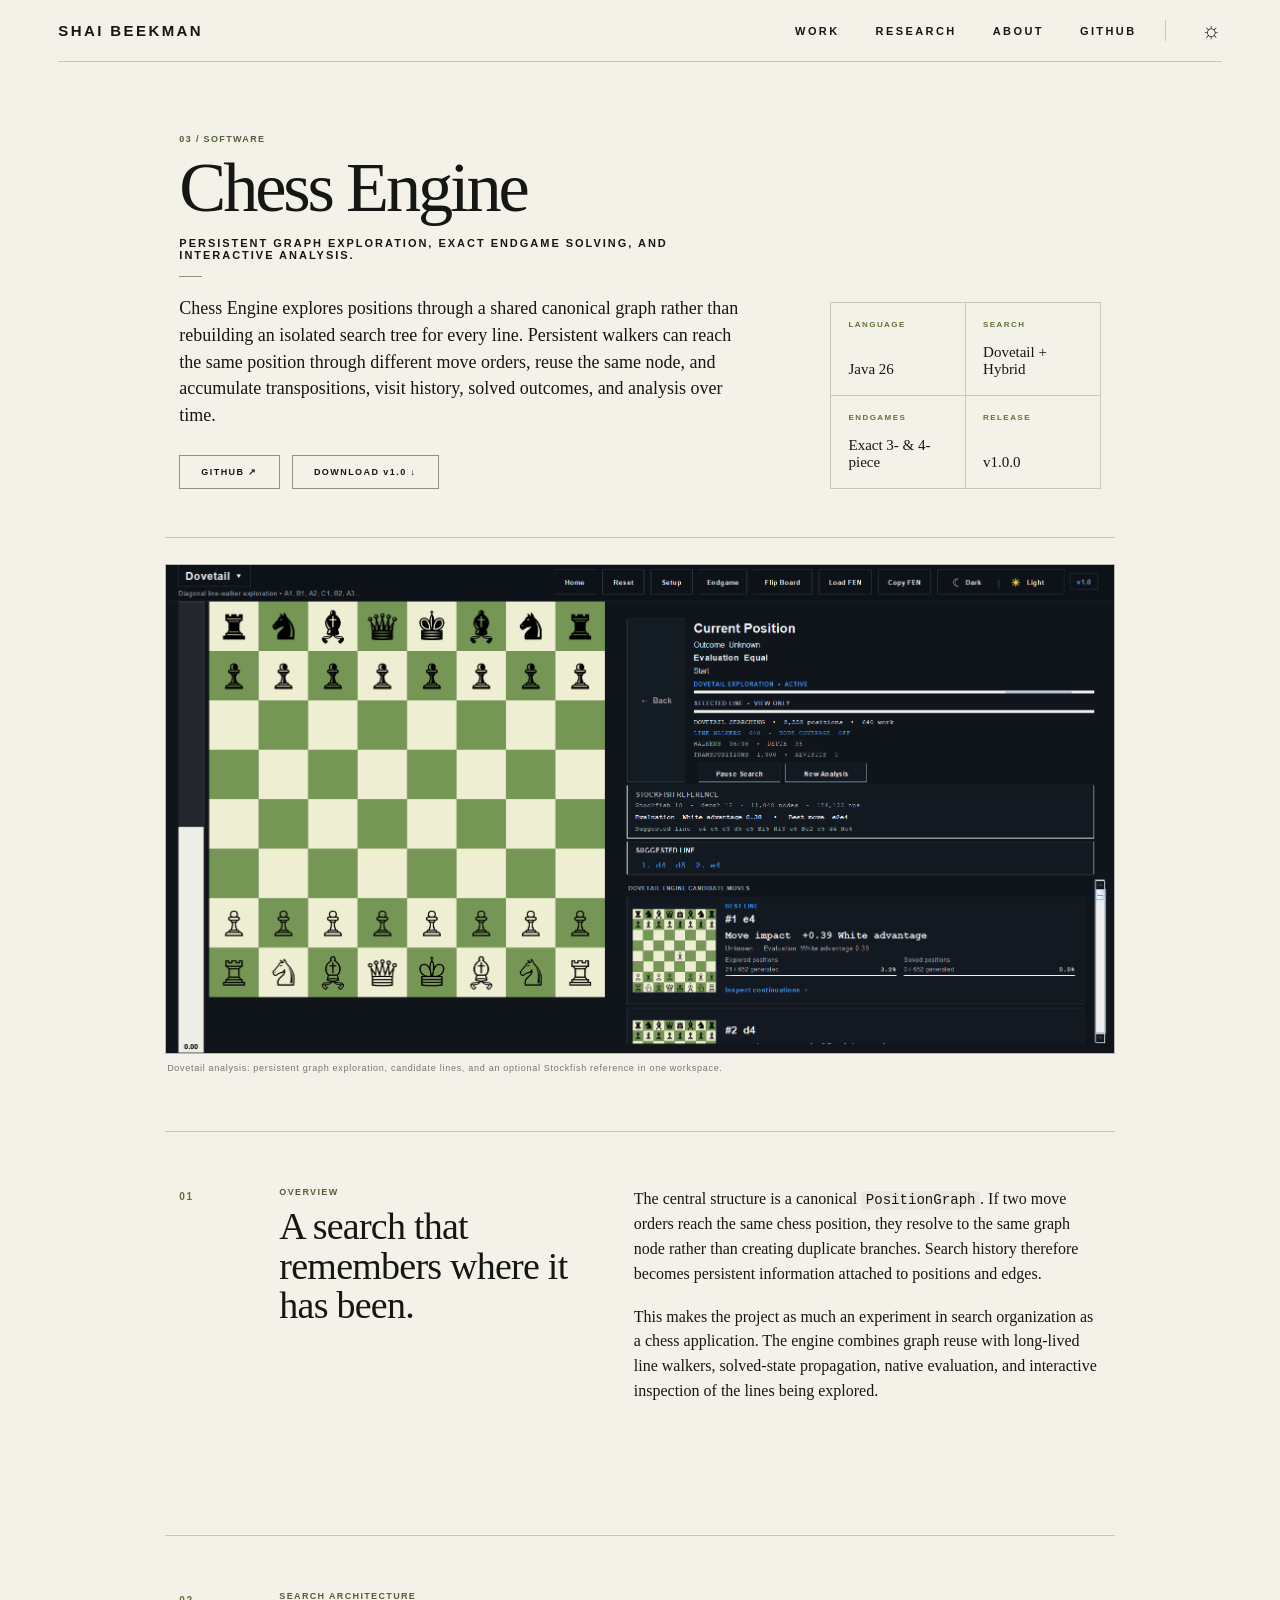
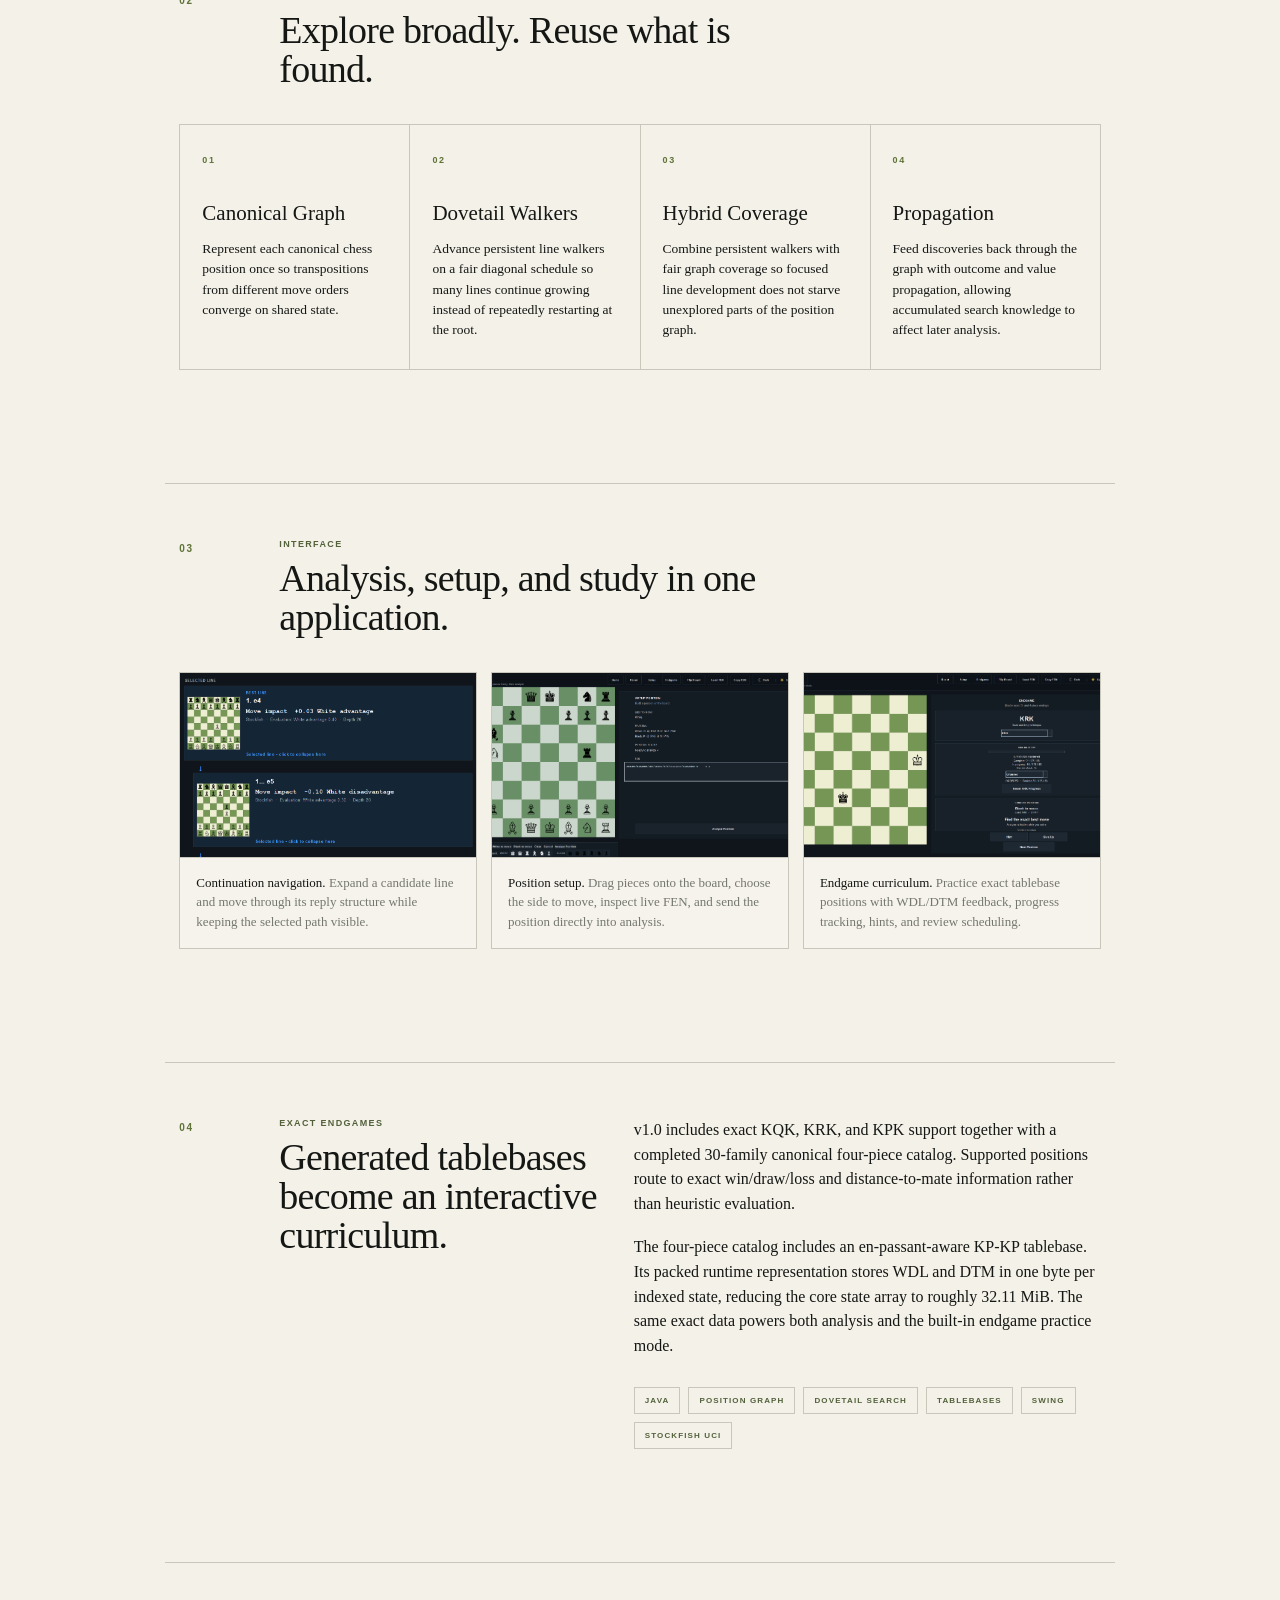
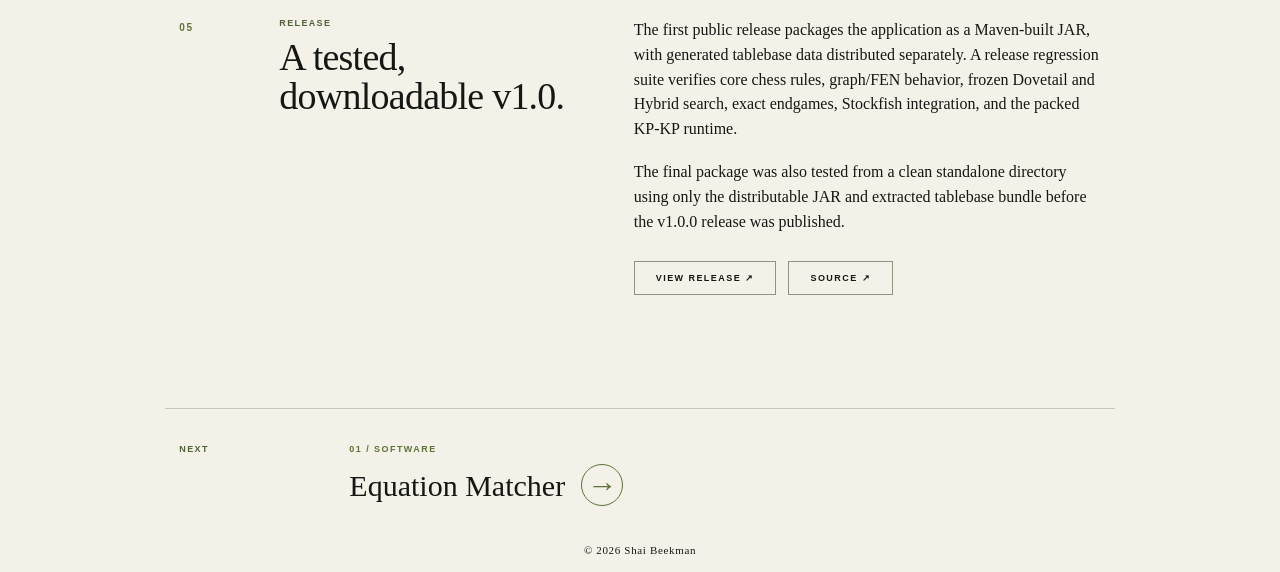
==== chess-engine.html @ 1db42312 "Add Chess Engine to portfolio" ====
<!doctype html>
<html lang="en">
<head>
  <meta charset="utf-8">
  <meta name="viewport" content="width=device-width,initial-scale=1">
  <title>Chess Engine — Shai Beekman</title>
  <meta name="description" content="Chess Engine is a Java chess engine built around persistent graph exploration, Dovetail and Hybrid search, exact three- and four-piece tablebases, Stockfish comparison, and interactive analysis.">
  <meta name="author" content="Shai Beekman">
  <meta name="theme-color" content="#f4f1e9">
  <meta property="og:type" content="website">
  <meta property="og:title" content="Chess Engine — Shai Beekman">
  <meta property="og:description" content="A Java chess engine with persistent graph exploration, exact endgame solving, and interactive analysis.">
  <meta name="twitter:card" content="summary">
  <link rel="stylesheet" href="styles.css">
  <link rel="stylesheet" href="project.css">
</head>
<body class="project-page">
<header>
  <a class="brand" href="index.html">SHAI BEEKMAN</a>
  <nav>
    <a href="index.html#work">WORK</a>
    <a href="research.html">RESEARCH</a>
    <a href="index.html#about">ABOUT</a>
    <a href="https://github.com/ShaiBeekman" target="_blank" rel="noopener noreferrer">GITHUB</a>
    <span class="nav-divider" aria-hidden="true"></span>
    <button class="theme-icon" type="button" aria-label="Theme">☼</button>
  </nav>
</header>

<main class="project-main">
  <section class="project-hero">
    <div class="project-title-block">
      <p class="eyebrow">03 / SOFTWARE</p>
      <h1>Chess Engine</h1>
      <p class="project-deck">Persistent graph exploration, exact endgame solving, and interactive analysis.</p>
      <div class="rule"></div>
      <p class="project-lead">Chess Engine explores positions through a shared canonical graph rather than rebuilding an isolated search tree for every line. Persistent walkers can reach the same position through different move orders, reuse the same node, and accumulate transpositions, visit history, solved outcomes, and analysis over time.</p>
      <div class="project-actions">
        <a href="https://github.com/ShaiBeekman/Chess-Engine" target="_blank" rel="noopener noreferrer">GITHUB ↗</a>
        <a href="https://github.com/ShaiBeekman/Chess-Engine/releases/tag/v1.0.0" target="_blank" rel="noopener noreferrer">DOWNLOAD v1.0 ↓</a>
      </div>
    </div>
    <div class="project-fact-grid" aria-label="Project details">
      <div><span>LANGUAGE</span><strong>Java 26</strong></div>
      <div><span>SEARCH</span><strong>Dovetail + Hybrid</strong></div>
      <div><span>ENDGAMES</span><strong>Exact 3- &amp; 4-piece</strong></div>
      <div><span>RELEASE</span><strong>v1.0.0</strong></div>
    </div>
  </section>

  <figure class="project-shot">
    <img src="chess-engine.png" alt="Chess Engine Dovetail analysis interface with a board, persistent-search statistics, Stockfish reference, and candidate continuations">
    <figcaption>Dovetail analysis: persistent graph exploration, candidate lines, and an optional Stockfish reference in one workspace.</figcaption>
  </figure>

  <section class="project-section overview-grid">
    <div class="section-number">01</div>
    <div class="section-copy">
      <p class="eyebrow">OVERVIEW</p>
      <h2>A search that remembers where it has been.</h2>
    </div>
    <div class="section-body">
      <p>The central structure is a canonical <code>PositionGraph</code>. If two move orders reach the same chess position, they resolve to the same graph node rather than creating duplicate branches. Search history therefore becomes persistent information attached to positions and edges.</p>
      <p>This makes the project as much an experiment in search organization as a chess application. The engine combines graph reuse with long-lived line walkers, solved-state propagation, native evaluation, and interactive inspection of the lines being explored.</p>
    </div>
  </section>

  <section class="project-section process-section">
    <div class="process-heading">
      <div class="section-number">02</div>
      <div>
        <p class="eyebrow">SEARCH ARCHITECTURE</p>
        <h2>Explore broadly. Reuse what is found.</h2>
      </div>
    </div>
    <div class="process-grid">
      <article><span>01</span><h3>Canonical Graph</h3><p>Represent each canonical chess position once so transpositions from different move orders converge on shared state.</p></article>
      <article><span>02</span><h3>Dovetail Walkers</h3><p>Advance persistent line walkers on a fair diagonal schedule so many lines continue growing instead of repeatedly restarting at the root.</p></article>
      <article><span>03</span><h3>Hybrid Coverage</h3><p>Combine persistent walkers with fair graph coverage so focused line development does not starve unexplored parts of the position graph.</p></article>
      <article><span>04</span><h3>Propagation</h3><p>Feed discoveries back through the graph with outcome and value propagation, allowing accumulated search knowledge to affect later analysis.</p></article>
    </div>
  </section>

  <section class="project-section interface-section">
    <div class="process-heading">
      <div class="section-number">03</div>
      <div>
        <p class="eyebrow">INTERFACE</p>
        <h2>Analysis, setup, and study in one application.</h2>
      </div>
    </div>
    <div class="project-gallery">
      <figure>
        <img src="chess-continuation.png" alt="Chess Engine selected-line continuation view">
        <figcaption><strong>Continuation navigation.</strong> Expand a candidate line and move through its reply structure while keeping the selected path visible.</figcaption>
      </figure>
      <figure>
        <img src="chess-setup.png" alt="Chess Engine custom position setup interface">
        <figcaption><strong>Position setup.</strong> Drag pieces onto the board, choose the side to move, inspect live FEN, and send the position directly into analysis.</figcaption>
      </figure>
      <figure>
        <img src="chess-endgame.png" alt="Chess Engine exact endgame curriculum interface">
        <figcaption><strong>Endgame curriculum.</strong> Practice exact tablebase positions with WDL/DTM feedback, progress tracking, hints, and review scheduling.</figcaption>
      </figure>
    </div>
  </section>

  <section class="project-section technical-section">
    <div class="section-number">04</div>
    <div class="section-copy">
      <p class="eyebrow">EXACT ENDGAMES</p>
      <h2>Generated tablebases become an interactive curriculum.</h2>
    </div>
    <div class="section-body">
      <p>v1.0 includes exact KQK, KRK, and KPK support together with a completed 30-family canonical four-piece catalog. Supported positions route to exact win/draw/loss and distance-to-mate information rather than heuristic evaluation.</p>
      <p>The four-piece catalog includes an en-passant-aware KP-KP tablebase. Its packed runtime representation stores WDL and DTM in one byte per indexed state, reducing the core state array to roughly 32.11 MiB. The same exact data powers both analysis and the built-in endgame practice mode.</p>
      <div class="tech-tags"><span>JAVA</span><span>POSITION GRAPH</span><span>DOVETAIL SEARCH</span><span>TABLEBASES</span><span>SWING</span><span>STOCKFISH UCI</span></div>
    </div>
  </section>

  <section class="project-section technical-section">
    <div class="section-number">05</div>
    <div class="section-copy">
      <p class="eyebrow">RELEASE</p>
      <h2>A tested, downloadable v1.0.</h2>
    </div>
    <div class="section-body">
      <p>The first public release packages the application as a Maven-built JAR, with generated tablebase data distributed separately. A release regression suite verifies core chess rules, graph/FEN behavior, frozen Dovetail and Hybrid search, exact endgames, Stockfish integration, and the packed KP-KP runtime.</p>
      <p>The final package was also tested from a clean standalone directory using only the distributable JAR and extracted tablebase bundle before the v1.0.0 release was published.</p>
      <div class="project-inline-actions">
        <a href="https://github.com/ShaiBeekman/Chess-Engine/releases/tag/v1.0.0" target="_blank" rel="noopener noreferrer">VIEW RELEASE ↗</a>
        <a href="https://github.com/ShaiBeekman/Chess-Engine" target="_blank" rel="noopener noreferrer">SOURCE ↗</a>
      </div>
    </div>
  </section>

  <section class="project-next">
    <p class="eyebrow">NEXT</p>
    <div class="next-project">
      <span>01 / SOFTWARE</span>
      <a class="next-project-link" href="equation-matcher.html">Equation Matcher <b class="next-arrow">→</b></a>
    </div>
  </section>
</main>
<footer>© 2026 Shai Beekman</footer>
<script src="script.js"></script>
</body>
</html>
---- styles.css ----
:root{
  --paper:#f4f1e9;
  --ink:#151714;
  --muted:#74776e;
  --line:#c9c7bc;
  --accent:#5f7339;
  --card:rgba(255,255,255,.16);
}
*{box-sizing:border-box}
html{scroll-behavior:smooth}
body{margin:0;background:var(--paper);color:var(--ink);font-family:Georgia,'Times New Roman',serif}
a{color:inherit;text-decoration:none}
button{font:inherit;color:inherit}

header{
  height:62px;
  margin:0 4.55%;
  display:flex;
  align-items:center;
  justify-content:space-between;
  border-bottom:1px solid var(--line);
  font-family:Arial,sans-serif;
  letter-spacing:.22em;
  font-size:11px;
}
.brand{font-size:15px;font-weight:700}
nav{display:flex;align-items:center;gap:36px;font-weight:700}
.nav-divider{height:21px;border-left:1px solid var(--line);margin-left:-8px}
.theme-icon{border:0;background:none;padding:0;font-size:22px;line-height:1;cursor:pointer;font-weight:400}

main{width:74.2%;max-width:1320px;margin:auto}
.hero{
  min-height:302px;
  padding:34px 1.1% 22px;
  display:grid;
  grid-template-columns:.92fr 1.08fr;
  align-items:center;
  gap:90px;
}
.hero-copy{align-self:center}
.hero h1{
  font-weight:400;
  font-size:clamp(68px,5.25vw,92px);
  line-height:.79;
  margin:0 0 23px;
  letter-spacing:-.046em;
}
.hero h1 span{display:block}
.hero h1 span+span{margin-top:.08em}
.kicker{font:700 11px Arial,sans-serif;letter-spacing:.25em;margin:0}
.kicker span{padding:0 11px}
.rule,.mini-rule{width:23px;border-top:1px solid #8d927f}
.rule{margin:15px 0 18px}
.mini-rule{margin:12px 0 13px}
.intro{font-size:18px;line-height:1.35;max-width:360px;margin:0}

.sequence{text-align:center;font-size:25px;padding-top:2px}
.terms{display:flex;justify-content:center;gap:23px}
.accent,.formula,.math-expression span:first-child{color:var(--accent)}
.fade{opacity:.34}
.dots{font-size:17px;margin:13px auto 0;display:grid;grid-template-columns:repeat(7,1fr);align-items:center;width:286px;letter-spacing:0}
.dot{color:var(--ink);opacity:1}
.dot-5{opacity:.72}
.dot-6{color:var(--accent);opacity:.52}
.dot-7{color:var(--accent);opacity:.28}
.resolve{margin-top:28px;display:flex;justify-content:center;align-items:center;gap:59px}
.arrow{font-size:38px;color:var(--accent);font-weight:200}
.formula{display:inline-flex;flex-direction:column;align-items:center;min-width:128px;font-size:32px;line-height:1.06}
.formula .numerator{display:block;padding:0 7px 5px;border-bottom:1px solid var(--accent);white-space:nowrap}
.formula .denominator{display:block;padding-top:5px;font-size:.9em}

.section-label{
  text-align:center;
  font:700 10px Arial,sans-serif;
  letter-spacing:.22em;
  margin:0 0 14px;
  display:flex;
  justify-content:center;
  align-items:center;
  gap:14px;
}
.section-label span{font:400 15px Georgia,serif;letter-spacing:0}
.cards{display:grid;grid-template-columns:1fr 1fr;gap:14px;align-items:stretch}
.card{
  border:1px solid var(--line);
  padding:21px 20px 19px;
  background:var(--card);
  min-height:508px;
  display:flex;
  flex-direction:column;
}
.eyebrow,.subhead,.tags{font-family:Arial,sans-serif;font-weight:700;letter-spacing:.15em;color:#52613a}
.eyebrow{font-size:9px;margin:0}
.card h2{font-size:31px;font-weight:400;line-height:1.04;margin:10px 0 6px;letter-spacing:-.015em}
.subhead{font-size:8.5px;color:var(--ink);margin:0}
.card>p:not(.eyebrow):not(.subhead):not(.tags):not(.meta){font-size:14px;line-height:1.42;max-width:590px;margin-top:0}
.software img{width:100%;display:block;margin:13px 0 9px;border:1px solid #b8b9b3}
.tags{font-size:8.5px;margin:3px 0 11px}
.actions{display:flex;gap:13px;flex-wrap:wrap;margin-top:auto}
.actions a{
  border:1px solid #8f947e;
  padding:10px 18px;
  font:700 8.5px Arial,sans-serif;
  letter-spacing:.14em;
  transition:background .18s ease,transform .18s ease;
}
.actions a:hover{background:#e9e7dd;transform:translateY(-1px)}
.meta{font-size:13px;margin:0 0 13px}
.research{padding-right:25px}
.research h2{font-size:31px}
.math-mark{flex:1;min-height:198px;display:flex;flex-direction:column;align-items:center;justify-content:center;gap:17px}
.math-expression{display:flex;align-items:center;justify-content:center;gap:33px;font-size:42px}
.math-expression .relation{color:var(--ink);font-size:.78em}
.math-mark sub{font-size:.46em;vertical-align:-.12em}
.math-mark small{font:9px Arial,sans-serif;letter-spacing:.12em;color:var(--muted);text-transform:uppercase}
.research-actions{justify-content:center;margin-top:0}

.about{
  margin-top:13px;
  border-top:1px solid #dedbd0;
  border-bottom:1px solid #dedbd0;
  padding:18px 1.8%;
  display:grid;
  grid-template-columns:.5fr 1.45fr 1.45fr 1.05fr;
  gap:29px;
  align-items:start;
}
.about h3{font:700 10px Arial,sans-serif;letter-spacing:.22em;color:#465330;margin:2px 0 0}
.about p{font-size:12.5px;line-height:1.42;margin:0}
.about>div{display:flex;gap:12px;align-items:center}
.about b{font:700 8.5px Arial,sans-serif;letter-spacing:.18em}
.column-icon{font-size:25px;color:#627547}
footer{text-align:center;padding:16px;font-size:11px;letter-spacing:.06em}

@media(max-width:1200px){
  main{width:82%}
  .hero{gap:60px}
}
@media(max-width:900px){
  header{margin:0 4%}
  nav{gap:18px}
  .nav-divider{display:none}
  .theme-icon{display:inline-flex;align-items:center;justify-content:center;flex:0 0 auto}
  main{width:92%}
  .hero{grid-template-columns:1fr;padding-top:42px;min-height:auto;gap:30px}
  .sequence{padding:20px 0 8px}
  .cards{grid-template-columns:1fr}
  .about{grid-template-columns:1fr}
  .card{min-height:auto}
  .math-mark{min-height:185px}
  .research{padding-right:20px}
}
@media(max-width:600px){
  header{height:auto;padding:18px 0;align-items:flex-start}
  .brand{font-size:13px}
  nav{gap:11px;flex-wrap:wrap;justify-content:flex-end;font-size:8px}
  .hero{padding-left:0;padding-right:0}
  .hero h1{font-size:64px}
  .terms{gap:11px;font-size:20px}
  .dots{width:248px}
  .resolve{gap:28px}
  .formula{font-size:29px;min-width:115px}
  .card{padding:20px 16px}
  .card h2,.research h2{font-size:28px}
  .actions a{flex:1;text-align:center;padding:11px 8px}
  .intro{font-size:17px}
  .about{padding:24px 0}
  .about p{font-size:14px}
  .math-expression{font-size:38px;gap:24px}
}

/* v4 — restore the more structured About strip from the approved reference */
.about{
  margin-top:13px;
  border-top:1px solid #dedbd0;
  border-bottom:1px solid #dedbd0;
  padding:17px 1.8% 18px;
  grid-template-columns:.48fr 1.42fr 1.42fr 1.12fr;
  gap:0;
  align-items:center;
}
.about h3{
  align-self:start;
  padding-top:2px;
}
.about > p,
.about > div{
  min-height:49px;
  border-left:1px solid #d2cfc4;
  padding-left:31px;
  padding-right:27px;
  display:flex;
  align-items:center;
}
.about > div{
  gap:15px;
  padding-right:0;
}
.about > div p{display:block}
.about p{font-size:12.5px;line-height:1.42;margin:0}
.column-icon{
  font-size:27px;
  line-height:1;
  color:#627547;
  flex:0 0 auto;
}
@media(max-width:900px){
  .about{gap:18px}
  .about > p,.about > div{border-left:0;padding-left:0;padding-right:0;min-height:0}
}

/* v10 — functional theme control and honest handling of external links not yet supplied */
html[data-theme="dark"]{
  --paper:#171915;
  --ink:#efede4;
  --muted:#a7aa9f;
  --line:#4a4e43;
  --accent:#9aad67;
  --card:rgba(255,255,255,.025);
}

/* v14 — smooth theme-aware fade for the final sequence dots */
html[data-theme="dark"] .dot-1,
html[data-theme="dark"] .dot-2,
html[data-theme="dark"] .dot-3,
html[data-theme="dark"] .dot-4,
html[data-theme="dark"] .dot-5{color:var(--ink)}
html[data-theme="dark"] .dot-6,
html[data-theme="dark"] .dot-7{color:var(--accent)}

html[data-theme="dark"] .actions a:hover{background:#24281f}
html[data-theme="dark"] .research-actions a:hover{background:#24281f}
html[data-theme="dark"] .software img{border-color:#4a4e43}
html[data-theme="dark"] .about{border-color:#383b34}
html[data-theme="dark"] .about > p,
html[data-theme="dark"] .about > div{border-color:#44483e}
html[data-theme="dark"] .eyebrow,
html[data-theme="dark"] .tags{color:#9aad67}
html[data-theme="dark"] .subhead{color:var(--ink)}
html[data-theme="dark"] .rule,
html[data-theme="dark"] .mini-rule{border-color:#7c836d}

.pending-link[aria-disabled="true"]{
  opacity:.48;
  cursor:not-allowed;
}
.pending-link[aria-disabled="true"]:hover{
  transform:none !important;
  background:transparent !important;
}


/* v12 — final QA: keyboard focus and reduced-motion support */
a:focus-visible,button:focus-visible{outline:2px solid var(--accent);outline-offset:4px}
@media (prefers-reduced-motion: reduce){
  html{scroll-behavior:auto}
  *,*::before,*::after{scroll-behavior:auto!important;transition-duration:.01ms!important;animation-duration:.01ms!important;animation-iteration-count:1!important}
}


/* M88.5A — full-width Chess Engine project card */
.chess-card{
  grid-column:1/-1;
  min-height:0;
  display:grid;
  grid-template-columns:.72fr 1.28fr;
  gap:24px;
  align-items:stretch;
}
.chess-card-copy{
  min-height:330px;
  display:flex;
  flex-direction:column;
}
.chess-card .tags{margin-top:auto}
.chess-card .actions{margin-top:10px}
.chess-card>img{
  width:100%;
  height:100%;
  min-height:330px;
  object-fit:cover;
  object-position:center top;
  display:block;
  margin:0;
  border:1px solid #b8b9b3;
}
html[data-theme="dark"] .chess-card>img{border-color:#4a4e43}

@media(max-width:900px){
  .chess-card{grid-template-columns:1fr}
  .chess-card-copy{min-height:0}
  .chess-card>img{min-height:0;height:auto}
}
---- project.css ----
.project-main{width:74.2%;max-width:1320px;margin:auto}
.project-hero{padding:72px 1.5% 48px;display:grid;grid-template-columns:1.35fr .65fr;gap:90px;align-items:end}
.project-title-block h1{font-size:clamp(64px,5.5vw,96px);font-weight:400;letter-spacing:-.045em;line-height:.9;margin:12px 0 18px}
.project-deck{font:700 11px Arial,sans-serif;letter-spacing:.18em;text-transform:uppercase;margin:0}
.project-lead{max-width:730px;font-size:18px;line-height:1.48;margin:0}
.project-actions{display:flex;gap:12px;margin-top:27px}
.project-actions a{border:1px solid #8f947e;padding:11px 21px;font:700 9px Arial,sans-serif;letter-spacing:.16em}
.project-fact-grid{display:grid;grid-template-columns:1fr 1fr;border-top:1px solid var(--line);border-left:1px solid var(--line)}
.project-fact-grid div{min-height:93px;padding:17px;border-right:1px solid var(--line);border-bottom:1px solid var(--line);display:flex;flex-direction:column;justify-content:space-between}
.project-fact-grid span{font:700 8px Arial,sans-serif;letter-spacing:.18em;color:var(--accent)}
.project-fact-grid strong{font-size:15px;font-weight:400}
.project-shot{margin:0 0 0;border-top:1px solid var(--line);padding:26px 0 0}
.project-shot img{display:block;width:100%;border:1px solid #b8b9b3}
.project-shot figcaption{font:9px Arial,sans-serif;letter-spacing:.08em;color:var(--muted);padding:9px 2px 0}
.project-section{border-top:1px solid var(--line);padding:55px 1.5%;margin-top:58px}
.overview-grid,.example-section,.technical-section{display:grid;grid-template-columns:70px .82fr 1.18fr;gap:30px}
.section-number{font:700 10px Arial,sans-serif;letter-spacing:.16em;color:var(--accent);padding-top:4px}
.section-copy h2,.process-heading h2{font-size:38px;line-height:1.03;font-weight:400;letter-spacing:-.02em;margin:10px 0 0;max-width:520px}
.section-body p{font-size:16px;line-height:1.55;margin:0 0 18px;max-width:650px}
.process-heading{display:grid;grid-template-columns:70px 1fr;gap:30px;margin-bottom:35px}
.process-grid{display:grid;grid-template-columns:repeat(4,1fr);border-top:1px solid var(--line);border-left:1px solid var(--line)}
.process-grid article{padding:24px 22px 27px;min-height:245px;border-right:1px solid var(--line);border-bottom:1px solid var(--line)}
.process-grid article>span{font:700 9px Arial,sans-serif;letter-spacing:.18em;color:var(--accent)}
.process-grid h3{font-size:21px;font-weight:400;line-height:1.1;margin:35px 0 14px}
.process-grid p{font-size:13.5px;line-height:1.5;margin:0}
.sequence-demo{display:grid;grid-template-columns:1fr auto 170px;gap:35px;align-items:center}
.demo-sequence{display:flex;justify-content:space-between;font-size:23px;gap:14px}
.demo-sequence span:nth-last-child(-n+2){color:var(--accent)}
.demo-arrow{font-size:34px;color:var(--accent)}
.demo-formula{color:var(--accent);font-size:29px;display:flex;flex-direction:column;align-items:center}
.demo-formula .numerator{border-bottom:1px solid var(--accent);padding:0 7px 5px;white-space:nowrap}
.demo-formula .denominator{padding-top:5px}
.sequence-demo p{grid-column:1/-1;font-size:15px;line-height:1.52;max-width:720px;margin:20px 0 0}
.tech-tags{display:flex;flex-wrap:wrap;gap:8px;margin-top:28px}
.tech-tags span{border:1px solid var(--line);padding:8px 10px;font:700 8px Arial,sans-serif;letter-spacing:.14em;color:#52613a}
.project-next{margin:58px 0 10px;border-top:1px solid var(--line);padding:35px 1.5% 12px;display:grid;grid-template-columns:170px 1fr}
.next-project>span{display:block;font:700 9px Arial,sans-serif;letter-spacing:.16em;color:var(--accent);margin-bottom:10px}
.next-project-link{display:inline-block;font-size:30px;line-height:1.05;font-weight:400;transition:color .2s ease}
.next-project-link b{display:inline-block;font-weight:400;color:var(--accent);margin-left:10px;transition:transform .2s ease}
.next-project-link:hover{color:var(--accent)}
.next-project-link:hover b{transform:translateX(6px)}
@media(max-width:1000px){.project-main{width:88%}.project-hero{grid-template-columns:1fr;gap:38px}.process-grid{grid-template-columns:1fr 1fr}.overview-grid,.example-section,.technical-section{grid-template-columns:55px 1fr}.section-body,.sequence-demo{grid-column:2}.sequence-demo{grid-template-columns:1fr auto 150px}.project-next{grid-template-columns:1fr;gap:15px}}
@media(max-width:650px){.project-main{width:92%}.project-hero{padding:48px 0 34px}.project-title-block h1{font-size:58px}.project-lead{font-size:16px}.project-fact-grid{grid-template-columns:1fr}.project-section{padding:38px 0;margin-top:42px}.overview-grid,.example-section,.technical-section{grid-template-columns:1fr;gap:15px}.section-body,.sequence-demo{grid-column:auto}.process-heading{grid-template-columns:1fr;gap:12px}.process-grid{grid-template-columns:1fr}.process-grid article{min-height:0}.sequence-demo{grid-template-columns:1fr;text-align:center}.demo-sequence{justify-content:center;flex-wrap:wrap}.demo-arrow{transform:rotate(90deg)}.project-next{padding-left:0;padding-right:0}.next-project-link{font-size:25px}}

/* v7 — make the next-project arrow an explicit circular affordance */
.next-project-link{
  display:inline-flex;
  align-items:center;
  gap:16px;
}
.next-project-link .next-arrow{
  width:42px;
  height:42px;
  border:1px solid var(--accent);
  border-radius:50%;
  display:inline-flex;
  align-items:center;
  justify-content:center;
  margin-left:0;
  line-height:1;
  flex:0 0 42px;
  transition:transform .2s ease,background .2s ease,color .2s ease;
}
.next-project-link:hover .next-arrow{
  transform:translateX(4px);
  background:rgba(95,115,57,.08);
}

/* v8 — move the full next-project link as one cohesive hover interaction */
.next-project-link{
  transition:transform .2s ease,color .2s ease;
}
.next-project-link:hover{
  transform:translateX(5px);
}
.next-project-link:hover .next-arrow{
  transform:translateX(2px);
}

/* v9 — move the full research CTA, including the 02 / RESEARCH eyebrow */
.next-project{
  display:inline-block;
  transition:transform .2s ease;
}
.next-project:hover{
  transform:translateX(5px);
}
.next-project-link:hover{
  transform:none;
}
.next-project-link:hover .next-arrow{
  transform:translateX(2px);
}


/* M88.5A — Chess Engine portfolio page */
.project-gallery{
  display:grid;
  grid-template-columns:repeat(3,1fr);
  gap:14px;
}
.project-gallery figure{
  margin:0;
  border:1px solid var(--line);
  background:var(--card);
  display:flex;
  flex-direction:column;
}
.project-gallery img{
  width:100%;
  aspect-ratio:16/10;
  object-fit:cover;
  object-position:center top;
  display:block;
  border-bottom:1px solid var(--line);
}
.project-gallery figcaption{
  padding:15px 16px 17px;
  font-size:13px;
  line-height:1.48;
  color:var(--muted);
}
.project-gallery figcaption strong{
  color:var(--ink);
  font-weight:400;
}
.project-inline-actions{
  display:flex;
  gap:12px;
  flex-wrap:wrap;
  margin-top:27px;
}
.project-inline-actions a{
  border:1px solid #8f947e;
  padding:11px 21px;
  font:700 9px Arial,sans-serif;
  letter-spacing:.16em;
  transition:background .18s ease,transform .18s ease;
}
.project-inline-actions a:hover{
  background:#e9e7dd;
  transform:translateY(-1px);
}
.section-body code{
  font-size:.88em;
  padding:.1em .32em;
  border-radius:4px;
  background:rgba(0,0,0,.045);
}
html[data-theme="dark"] .project-shot img{border-color:#4a4e43}
html[data-theme="dark"] .project-gallery figure,
html[data-theme="dark"] .project-gallery img{border-color:#4a4e43}
html[data-theme="dark"] .project-inline-actions a:hover{background:#24281f}
html[data-theme="dark"] .section-body code{background:rgba(255,255,255,.06)}

@media(max-width:1000px){
  .project-gallery{grid-template-columns:1fr 1fr}
  .project-gallery figure:last-child{grid-column:1/-1}
}
@media(max-width:650px){
  .project-gallery{grid-template-columns:1fr}
  .project-gallery figure:last-child{grid-column:auto}
  .project-inline-actions a{flex:1;text-align:center}
}
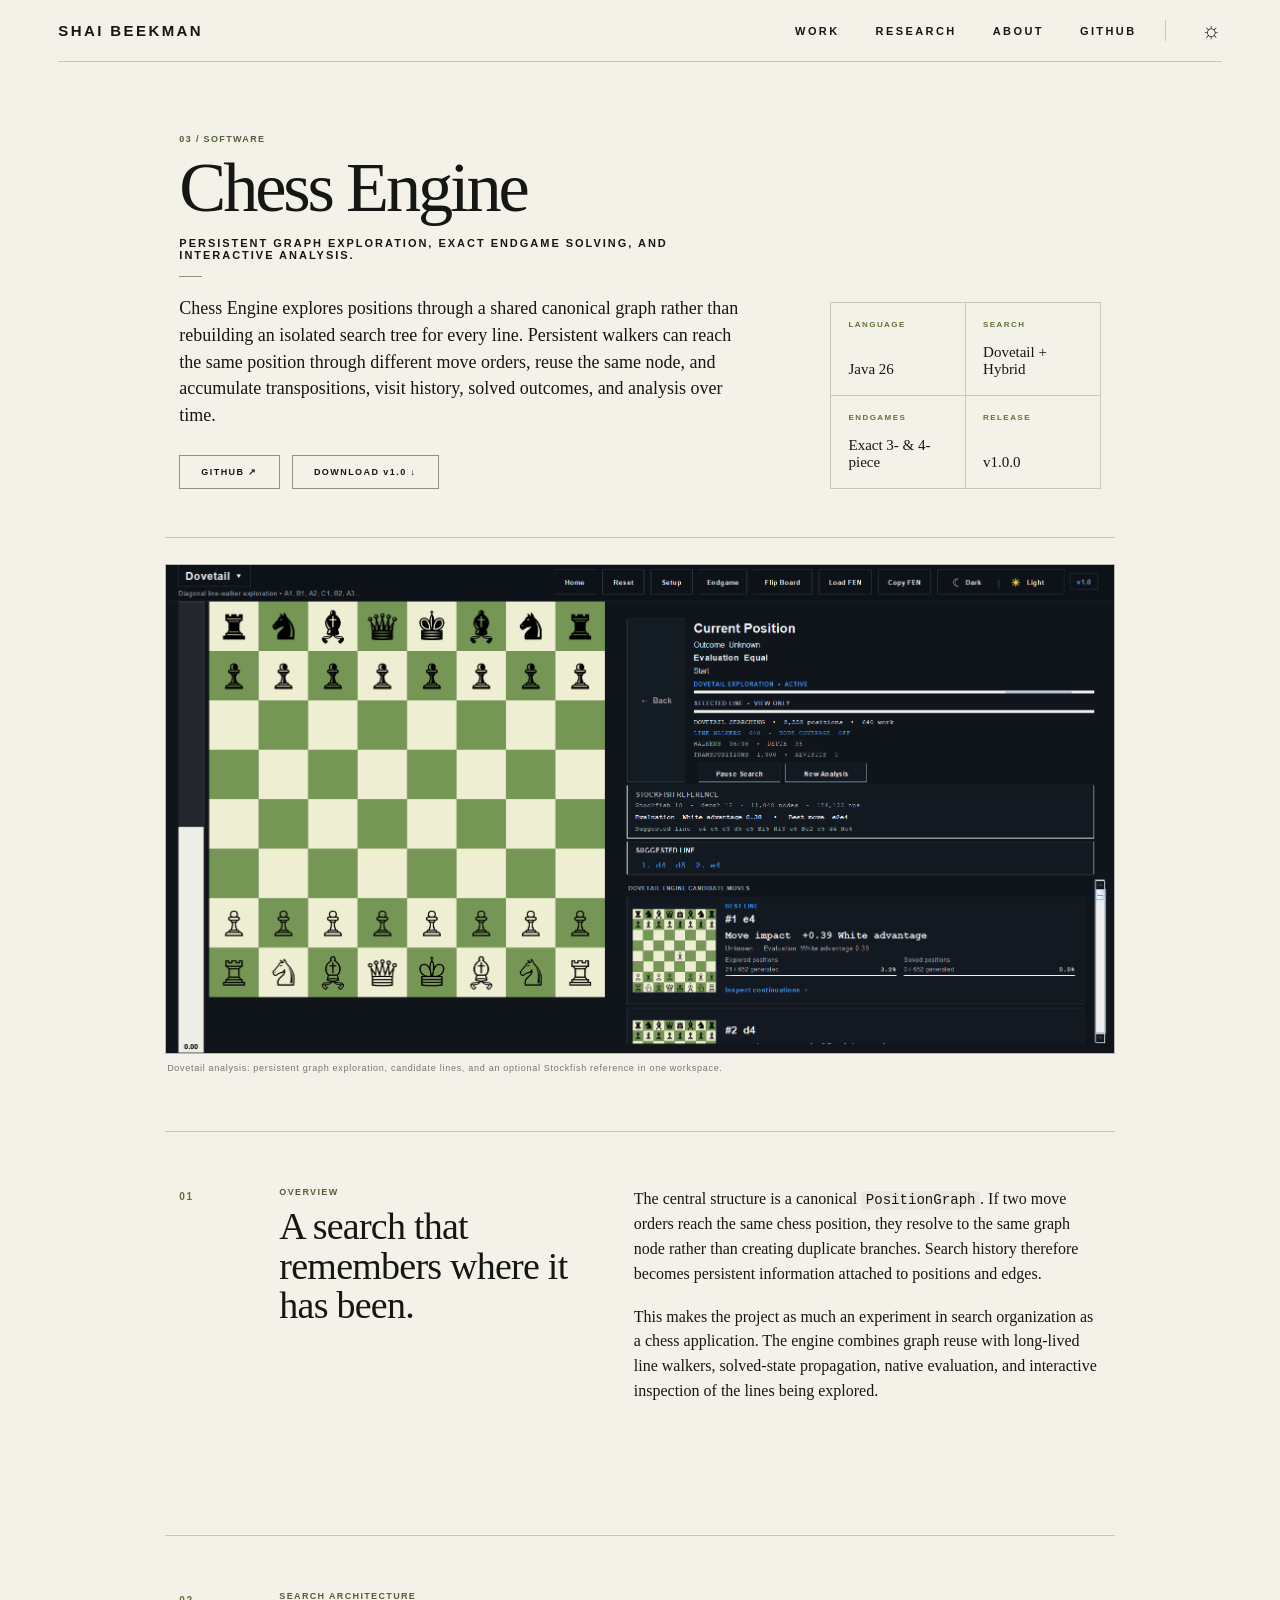
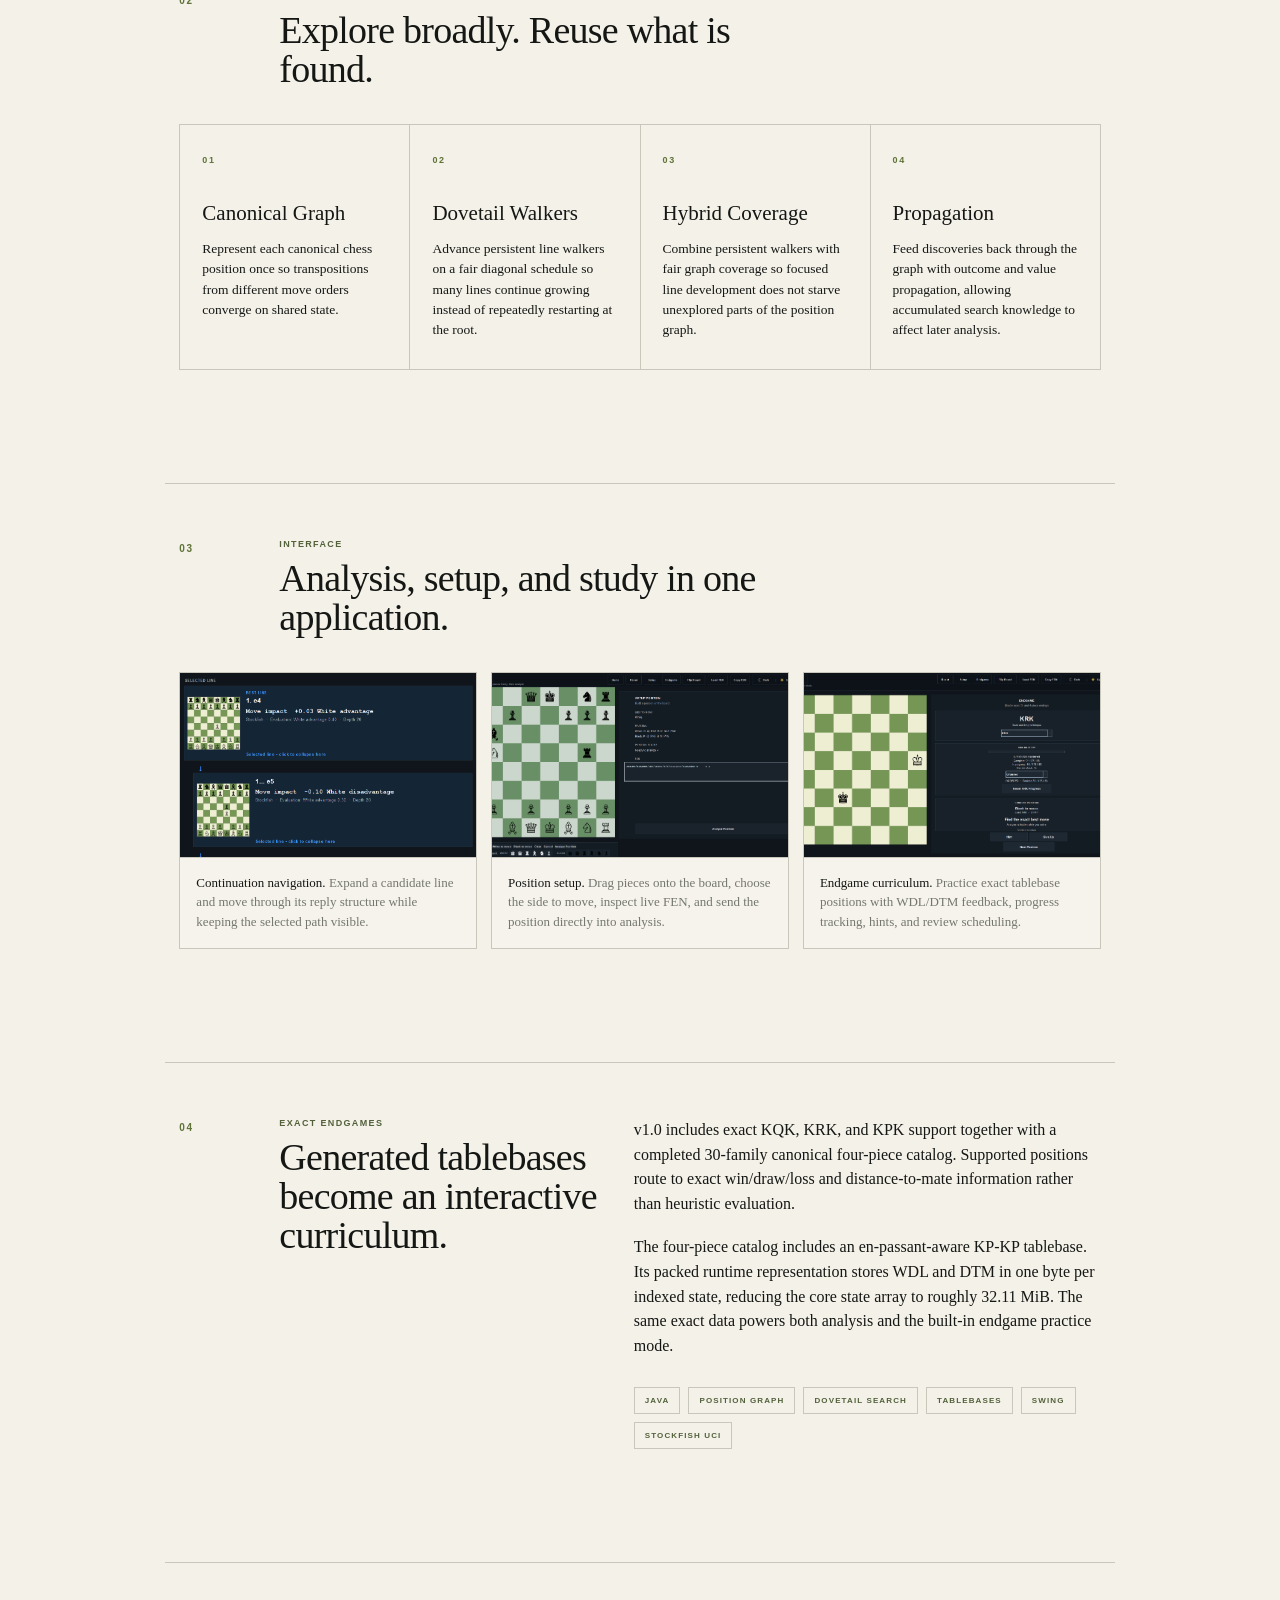
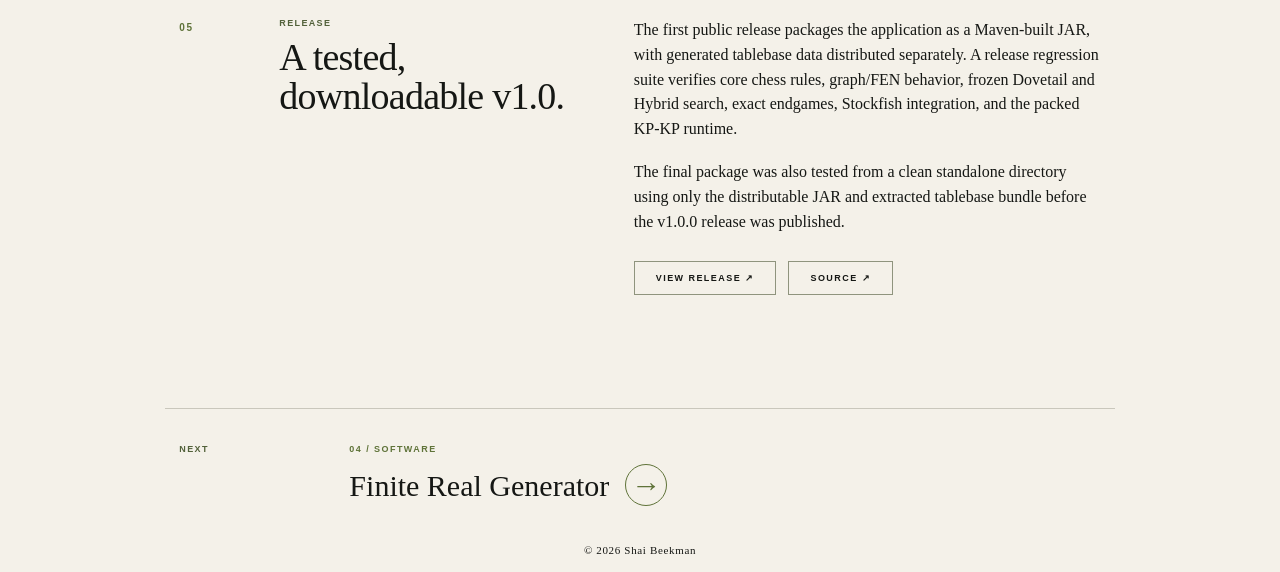
==== commit ae20dc3f: "Add Finite Real Generator to portfolio" ====
--- a/chess-engine.html
+++ b/chess-engine.html
@@ -137,8 +137,8 @@
   <section class="project-next">
     <p class="eyebrow">NEXT</p>
     <div class="next-project">
-      <span>01 / SOFTWARE</span>
-      <a class="next-project-link" href="equation-matcher.html">Equation Matcher <b class="next-arrow">→</b></a>
+      <span>04 / SOFTWARE</span>
+      <a class="next-project-link" href="finite-real-generator.html">Finite Real Generator <b class="next-arrow">→</b></a>
     </div>
   </section>
 </main>
--- a/styles.css
+++ b/styles.css
@@ -258,8 +258,8 @@
 }
 
 
-/* M88.5A — full-width Chess Engine project card */
-.chess-card{
+/* Shared full-width software project cards */
+.chess-card,.finite-real-card{
   grid-column:1/-1;
   min-height:0;
   display:grid;
@@ -267,14 +267,14 @@
   gap:24px;
   align-items:stretch;
 }
-.chess-card-copy{
+.chess-card-copy,.finite-real-card-copy{
   min-height:330px;
   display:flex;
   flex-direction:column;
 }
-.chess-card .tags{margin-top:auto}
-.chess-card .actions{margin-top:10px}
-.chess-card>img{
+.chess-card .tags,.finite-real-card .tags{margin-top:auto}
+.chess-card .actions,.finite-real-card .actions{margin-top:10px}
+.chess-card>img,.finite-real-card>img{
   width:100%;
   height:100%;
   min-height:330px;
@@ -284,10 +284,14 @@
   margin:0;
   border:1px solid #b8b9b3;
 }
-html[data-theme="dark"] .chess-card>img{border-color:#4a4e43}
+html[data-theme="dark"] .chess-card>img,html[data-theme="dark"] .finite-real-card>img{border-color:#4a4e43}
 
 @media(max-width:900px){
-  .chess-card{grid-template-columns:1fr}
-  .chess-card-copy{min-height:0}
-  .chess-card>img{min-height:0;height:auto}
-}
+  .chess-card,.finite-real-card{grid-template-columns:1fr}
+  .chess-card-copy,.finite-real-card-copy{min-height:0}
+  .chess-card>img,.finite-real-card>img{min-height:0;height:auto}
+}
+
+/* Preserve the complete Finite Real Generator screenshot at its natural aspect ratio. */
+.finite-real-card>img{height:auto;min-height:0;align-self:center;object-fit:contain}
+.finite-real-card .subhead{text-transform:uppercase}
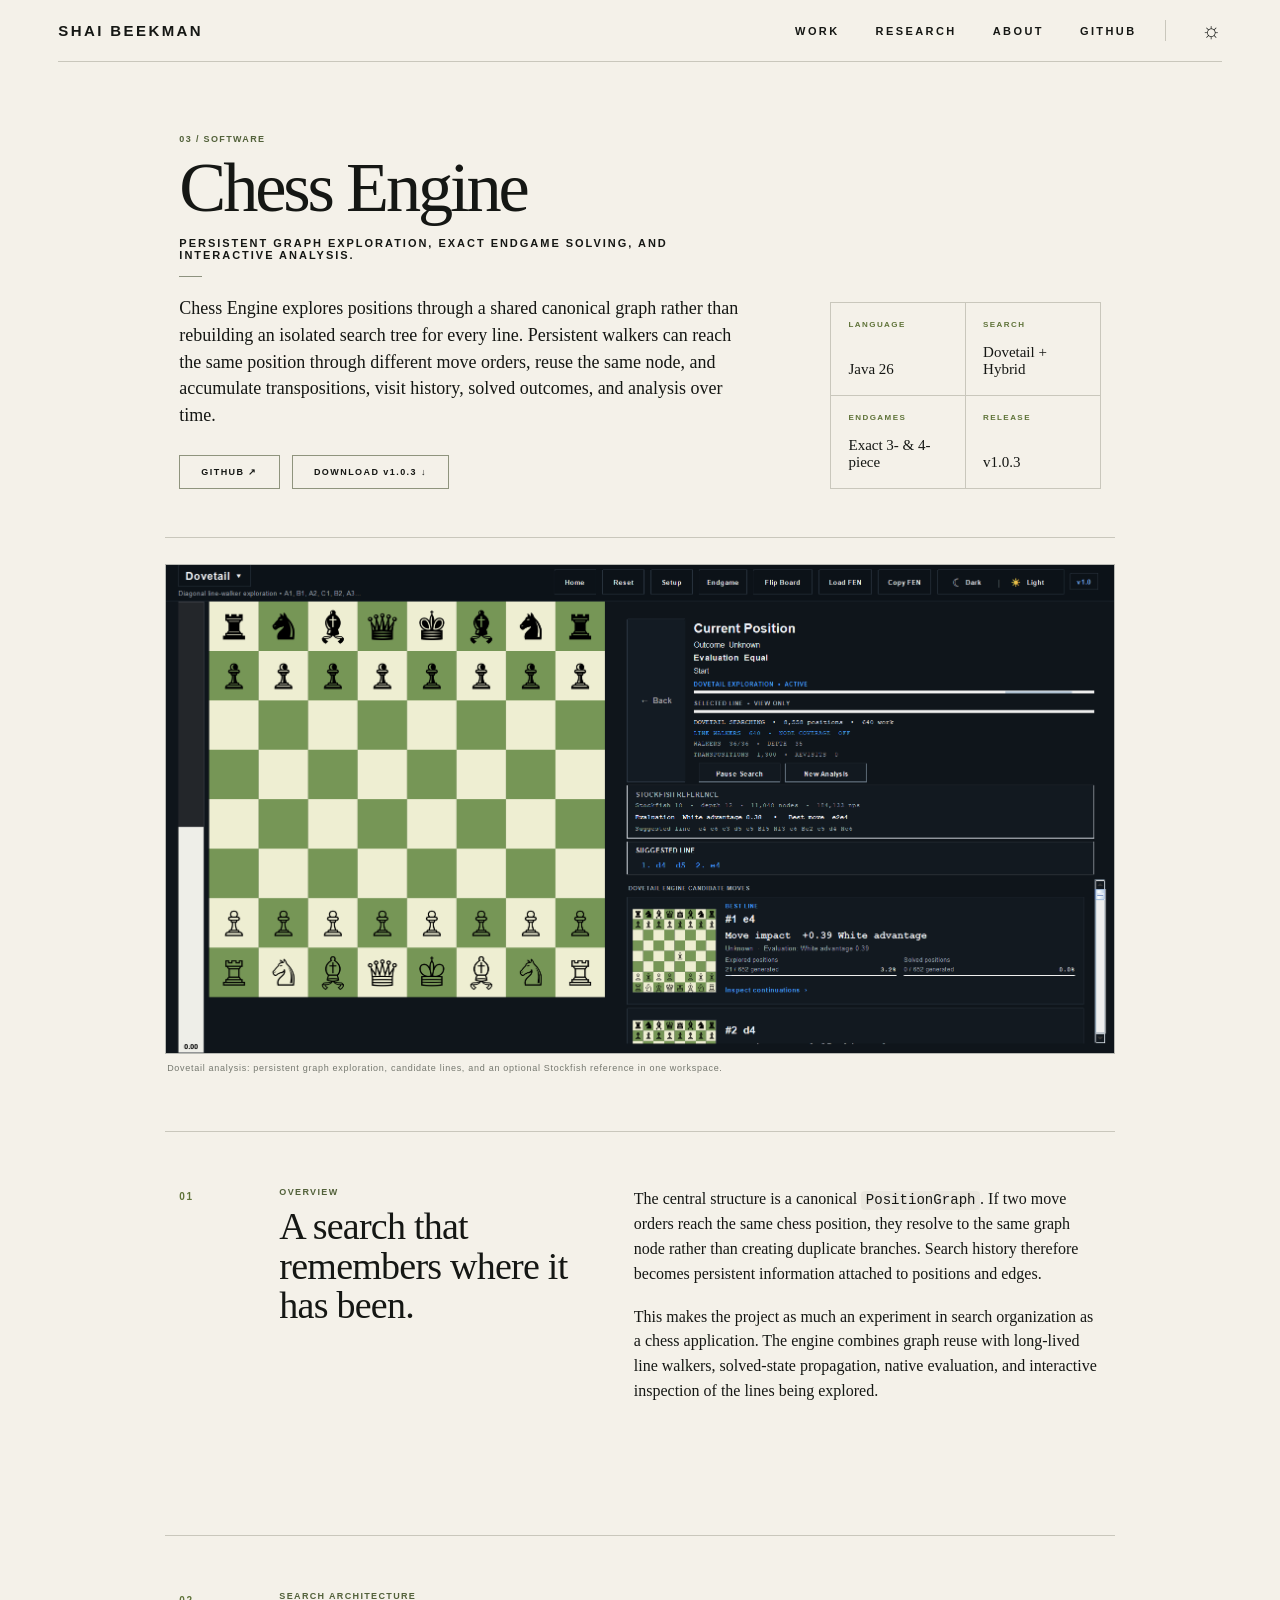
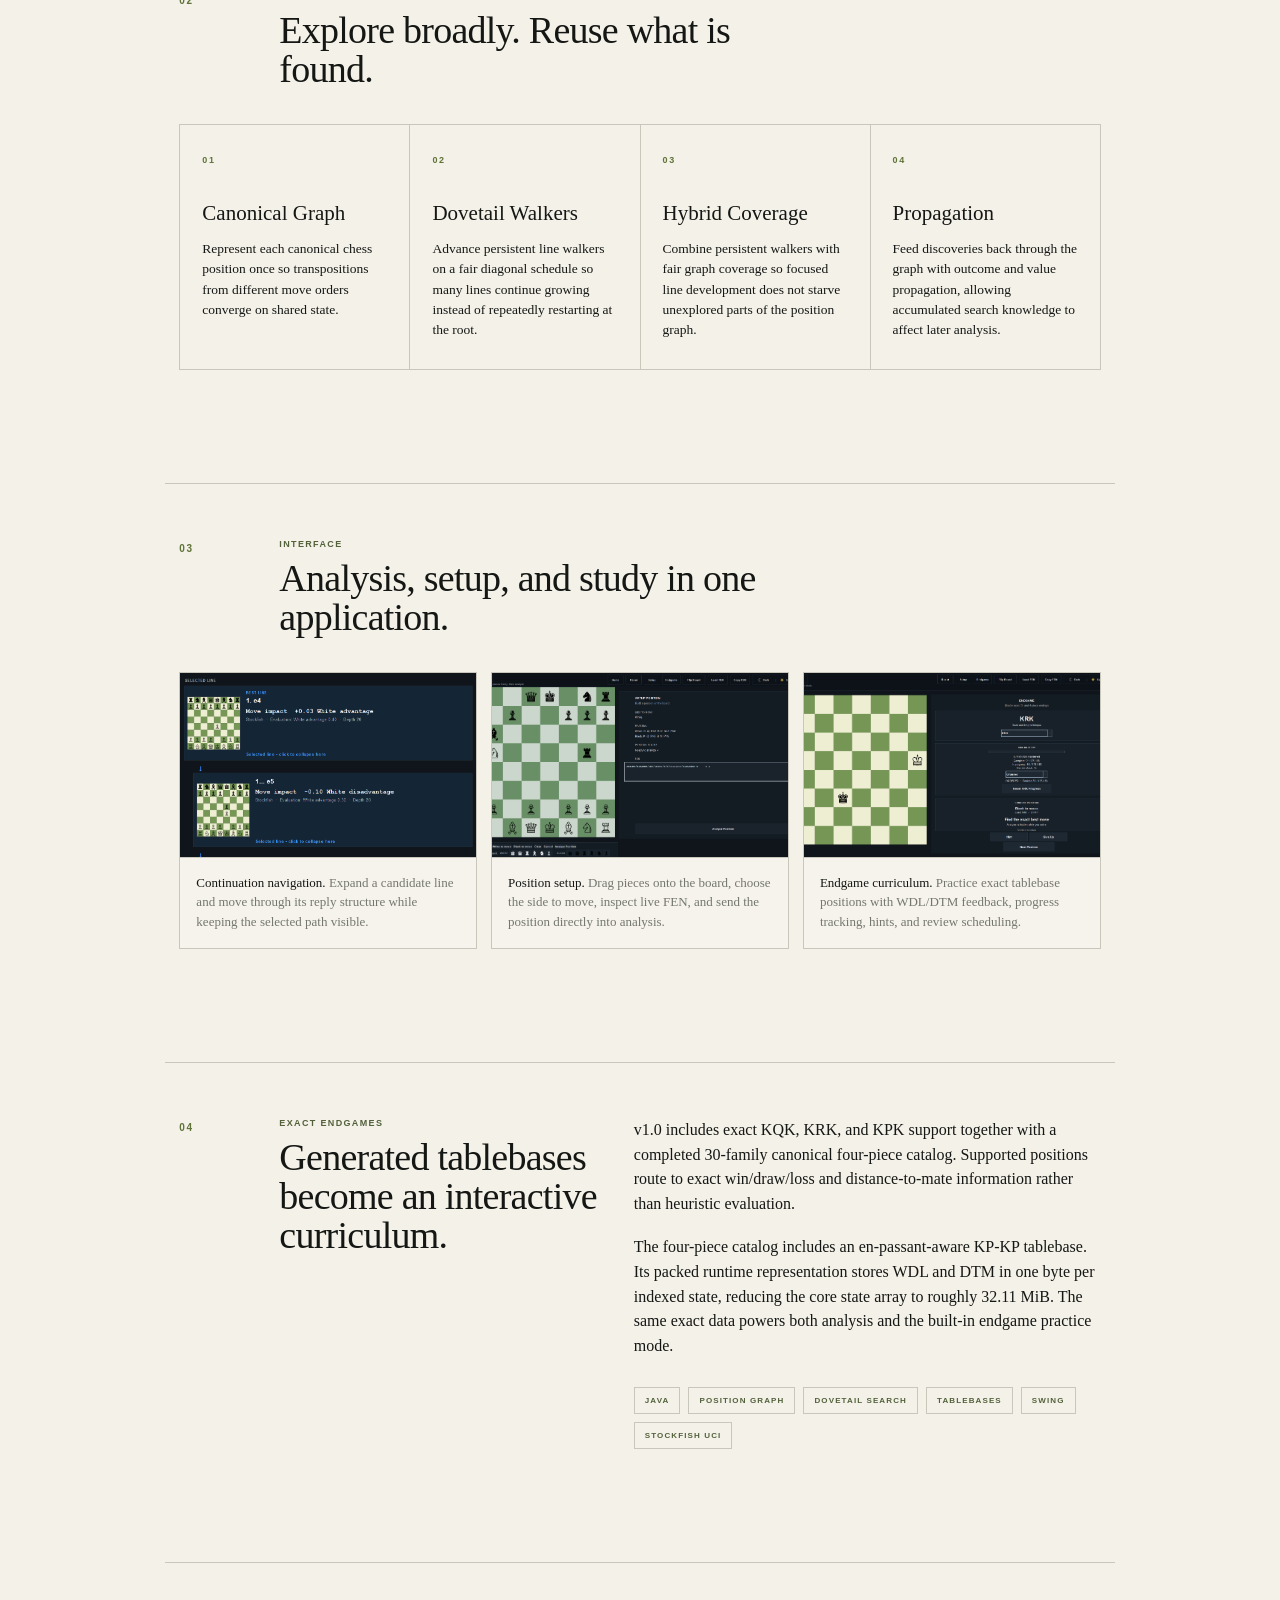
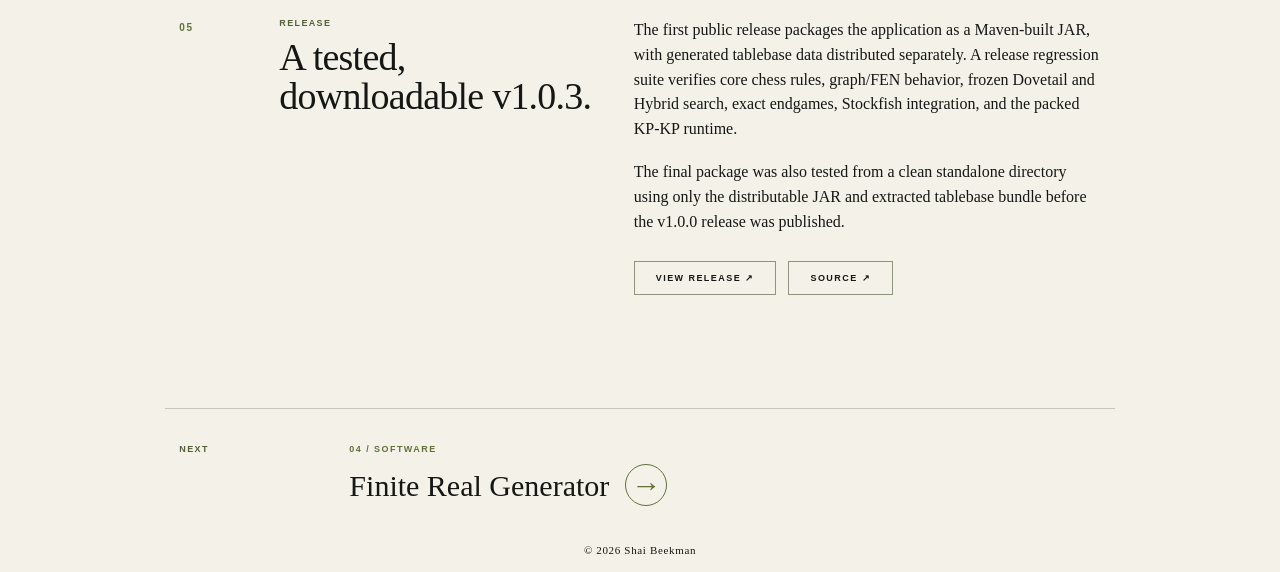
==== commit f5ce9772: "Update portfolio project links and release versions" ====
--- a/chess-engine.html
+++ b/chess-engine.html
@@ -37,14 +37,14 @@
       <p class="project-lead">Chess Engine explores positions through a shared canonical graph rather than rebuilding an isolated search tree for every line. Persistent walkers can reach the same position through different move orders, reuse the same node, and accumulate transpositions, visit history, solved outcomes, and analysis over time.</p>
       <div class="project-actions">
         <a href="https://github.com/ShaiBeekman/Chess-Engine" target="_blank" rel="noopener noreferrer">GITHUB ↗</a>
-        <a href="https://github.com/ShaiBeekman/Chess-Engine/releases/tag/v1.0.0" target="_blank" rel="noopener noreferrer">DOWNLOAD v1.0 ↓</a>
+        <a href="https://github.com/ShaiBeekman/Chess-Engine/releases/tag/v1.0.3" target="_blank" rel="noopener noreferrer">DOWNLOAD v1.0.3 ↓</a>
       </div>
     </div>
     <div class="project-fact-grid" aria-label="Project details">
       <div><span>LANGUAGE</span><strong>Java 26</strong></div>
       <div><span>SEARCH</span><strong>Dovetail + Hybrid</strong></div>
       <div><span>ENDGAMES</span><strong>Exact 3- &amp; 4-piece</strong></div>
-      <div><span>RELEASE</span><strong>v1.0.0</strong></div>
+      <div><span>RELEASE</span><strong>v1.0.3</strong></div>
     </div>
   </section>
 
@@ -122,13 +122,13 @@
     <div class="section-number">05</div>
     <div class="section-copy">
       <p class="eyebrow">RELEASE</p>
-      <h2>A tested, downloadable v1.0.</h2>
+      <h2>A tested, downloadable v1.0.3.</h2>
     </div>
     <div class="section-body">
       <p>The first public release packages the application as a Maven-built JAR, with generated tablebase data distributed separately. A release regression suite verifies core chess rules, graph/FEN behavior, frozen Dovetail and Hybrid search, exact endgames, Stockfish integration, and the packed KP-KP runtime.</p>
       <p>The final package was also tested from a clean standalone directory using only the distributable JAR and extracted tablebase bundle before the v1.0.0 release was published.</p>
       <div class="project-inline-actions">
-        <a href="https://github.com/ShaiBeekman/Chess-Engine/releases/tag/v1.0.0" target="_blank" rel="noopener noreferrer">VIEW RELEASE ↗</a>
+        <a href="https://github.com/ShaiBeekman/Chess-Engine/releases/tag/v1.0.3" target="_blank" rel="noopener noreferrer">VIEW RELEASE ↗</a>
         <a href="https://github.com/ShaiBeekman/Chess-Engine" target="_blank" rel="noopener noreferrer">SOURCE ↗</a>
       </div>
     </div>
